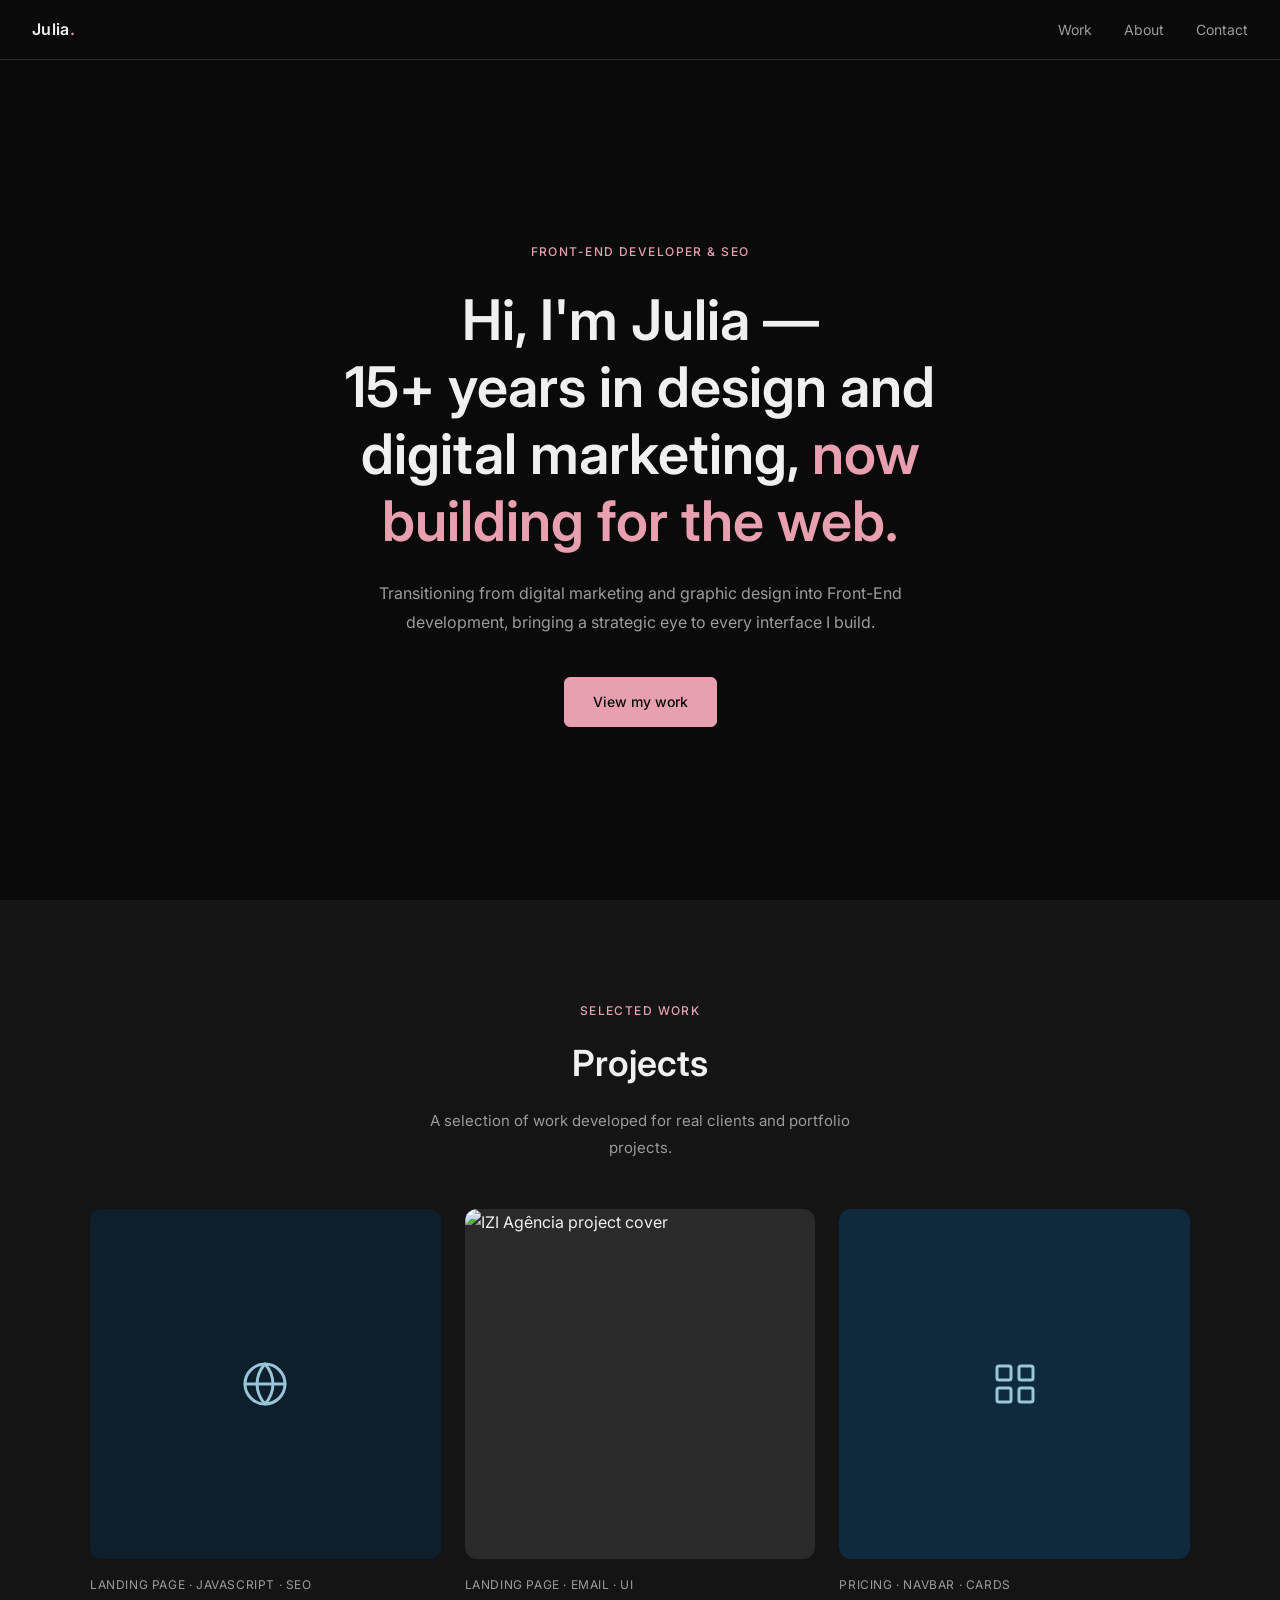
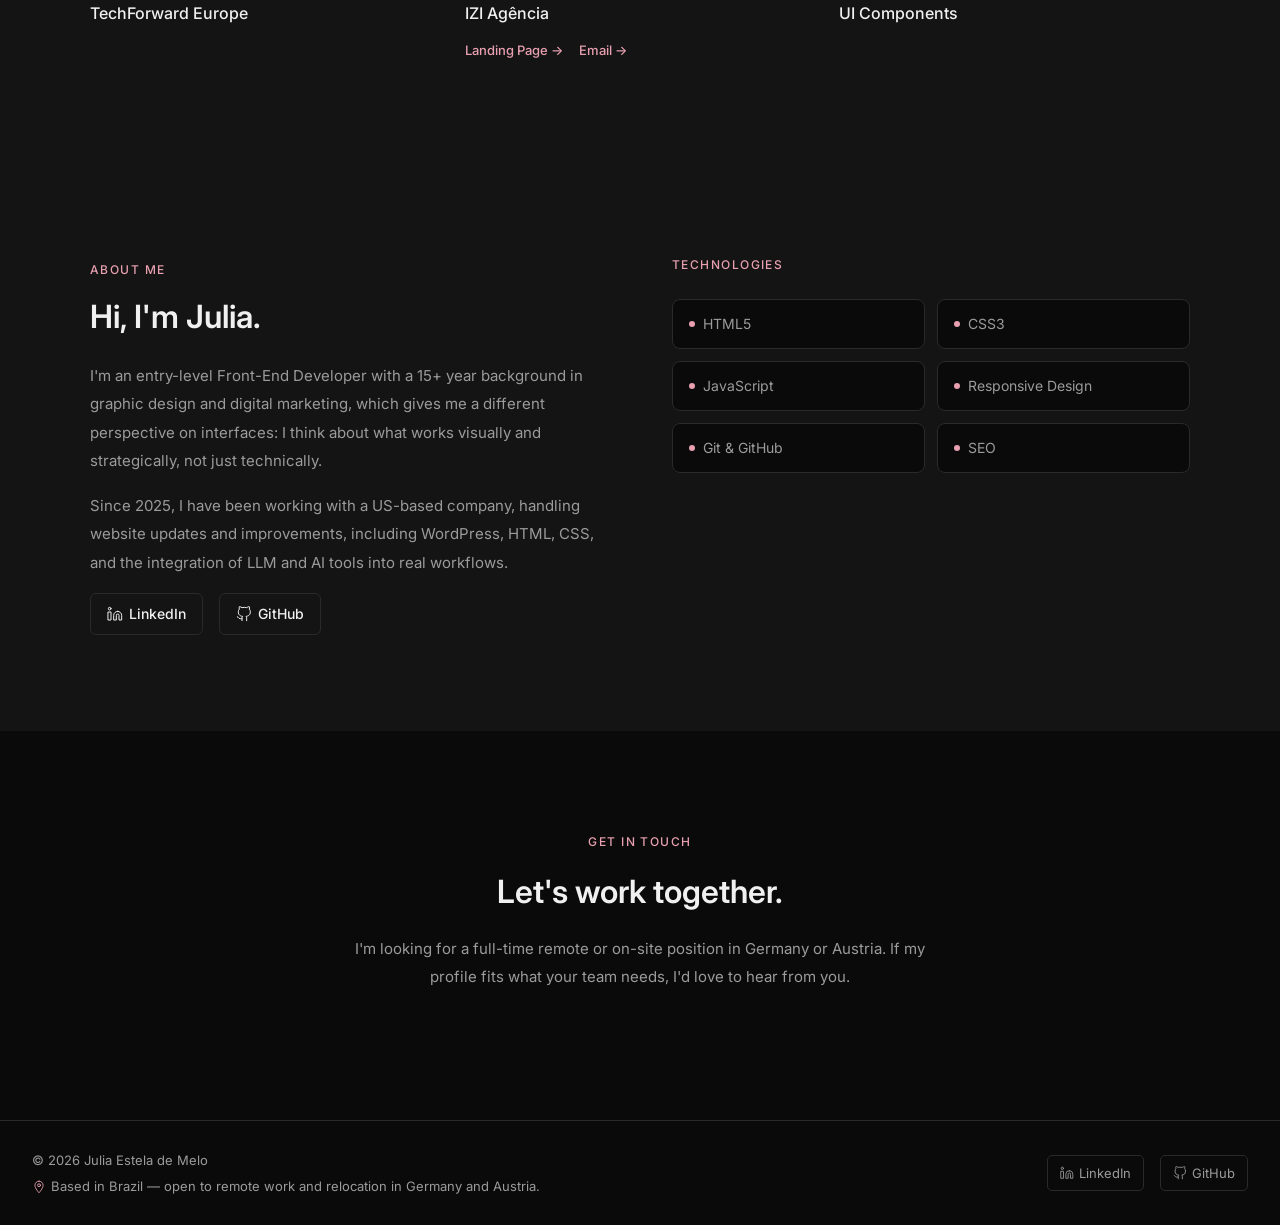
==== index.html @ cf6a630d "feat: add initial portfolio index.html" ====
<!DOCTYPE html>
<html lang="en">
<head>
  <meta charset="UTF-8">
  <meta name="viewport" content="width=device-width, initial-scale=1.0">

  <!-- Search engine indexing: private portfolio, do not index -->
  <meta name="robots" content="noindex, nofollow">

  <!-- SEO: page description -->
<meta name="description" content="Front-End Developer with 15+ years of experience in graphic design and digital marketing. Currently working with a US-based company on web updates, WordPress, HTML, CSS and AI. Open to opportunities in Germany and Austria.">
<title>Julia Estela de Melo — Front-End & SEO · Code Meets Strategy</title>

  <!-- Open Graph: controls how the link appears on LinkedIn, WhatsApp, etc. -->
  <meta property="og:title" content="Julia Estela de Melo — Front-End & SEO · Code Meets Strategy">
  <meta property="og:description" content="Front-End Developer with 15+ years of experience in graphic design and digital marketing. Currently working with a US-based company on web updates, WordPress, HTML, CSS and AI. Open to opportunities in Germany and Austria.">
  <meta property="og:type" content="website">

  <!-- Fonts -->
  <link rel="preconnect" href="https://fonts.googleapis.com">
  <link rel="preconnect" href="https://fonts.gstatic.com" crossorigin>
  <link href="https://fonts.googleapis.com/css2?family=Inter:wght@400;500;600&display=swap" rel="stylesheet">
  <style>

    /* ==============================
       RESET & BASE
    ============================== */
    *, *::before, *::after {
      box-sizing: border-box;
      margin: 0;
      padding: 0;
    }

    :root {
      --color-bg:         #0a0a0a;
      --color-bg-alt:     #141414;
      --color-text:       #f0f0f0;
      --color-muted:      #9b9b9b;
      --color-accent:     #e8a0b0;
      --color-border:     #2a2a2a;
      --font-main:        'Inter', system-ui, sans-serif;
    }

    html {
      scroll-behavior: smooth;
    }

    body {
      font-family: var(--font-main);
      background-color: var(--color-bg);
      color: var(--color-text);
      line-height: 1.7;
    }

    /* ==============================
       NAVBAR
    ============================== */
    .navbar {
      position: fixed;
      top: 0;
      left: 0;
      width: 100%;
      z-index: 100;
      background-color: var(--color-bg);
      border-bottom: 1px solid var(--color-border);
      padding: 1rem 2rem;
      display: flex;
      justify-content: space-between;
      align-items: center;
    }

    .navbar__logo {
      font-size: 1rem;
      font-weight: 600;
      color: var(--color-text);
      text-decoration: none;
      letter-spacing: 0.02em;
    }

    .navbar__logo span {
      color: var(--color-accent);
    }

    .navbar__links {
      list-style: none;
      display: flex;
      gap: 2rem;
    }

    .navbar__links a {
      font-size: 0.875rem;
      color: var(--color-muted);
      text-decoration: none;
      transition: color 0.2s;
    }

    .navbar__links a:hover {
      color: var(--color-accent);
    }

    /* Menu mobile */
    .navbar__toggle {
      display: none;
      flex-direction: column;
      gap: 5px;
      cursor: pointer;
      background: none;
      border: none;
      padding: 4px;
    }

    .navbar__toggle span {
      display: block;
      width: 24px;
      height: 1.5px;
      background-color: var(--color-text);
      transition: background-color 0.2s;
    }

    .navbar__toggle:hover span {
      background-color: var(--color-accent);
    }

    /* ==============================
       HERO
    ============================== */
    .hero {
      min-height: 100vh;
      display: flex;
      align-items: center;
      justify-content: center;
      padding: 8rem 2rem 4rem;
      text-align: center;
    }

    .hero__content {
      max-width: 720px;
    }

    .hero__label {
      display: inline-block;
      font-size: 0.75rem;
      font-weight: 500;
      letter-spacing: 0.12em;
      text-transform: uppercase;
      color: var(--color-accent);
      margin-bottom: 1.5rem;
    }

    .hero__title {
      font-size: clamp(2rem, 5vw, 3.5rem);
      font-weight: 600;
      line-height: 1.2;
      color: var(--color-text);
      margin-bottom: 1.5rem;
    }

    .hero__title em {
      font-style: normal;
      color: var(--color-accent);
    }

    .hero__subtitle {
      font-size: 1rem;
      color: var(--color-muted);
      max-width: 540px;
      margin: 0 auto 2.5rem;
      line-height: 1.8;
    }

    .hero__actions {
      display: flex;
      gap: 1rem;
      justify-content: center;
      flex-wrap: wrap;
    }

    .btn {
      display: inline-block;
      padding: 0.75rem 1.75rem;
      border-radius: 6px;
      font-size: 0.875rem;
      font-weight: 500;
      text-decoration: none;
      cursor: pointer;
      transition: all 0.2s;
      border: 1px solid transparent;
    }

    .btn--primary {
      background-color: var(--color-accent);
      color: #0a0a0a;
      border-color: var(--color-accent);
    }

    .btn--primary:hover {
      background-color: transparent;
      color: var(--color-accent);
    }

    .btn--outline {
      background-color: transparent;
      color: var(--color-text);
      border-color: var(--color-border);
    }

    .btn--outline:hover {
      border-color: var(--color-accent);
      color: var(--color-accent);
    }

    /* ==============================
       RESPONSIVIDADE
    ============================== */
    @media (max-width: 768px) {
      .navbar__links {
        display: none;
        flex-direction: column;
        gap: 1rem;
        position: absolute;
        top: 100%;
        left: 0;
        width: 100%;
        background-color: var(--color-bg);
        border-bottom: 1px solid var(--color-border);
        padding: 1.5rem 2rem;
      }

      .navbar__links.is-open {
        display: flex;
      }

      .navbar__toggle {
        display: flex;
      }

      .hero {
        padding: 7rem 1.5rem 3rem;
      }

    }



          /* ==============================
   WORK
============================== */
.work {
  padding: 6rem 2rem;
  background-color: var(--color-bg-alt);
}

.work__container {
  max-width: 1100px;
  margin: 0 auto;
}

.work__header {
  text-align: center;
  margin-bottom: 3rem;
}

.section-label {
  display: inline-block;
  font-size: 0.75rem;
  font-weight: 500;
  letter-spacing: 0.12em;
  text-transform: uppercase;
  color: var(--color-accent);
  margin-bottom: 0.75rem;
}

.section-title {
  font-size: clamp(1.5rem, 3vw, 2.25rem);
  font-weight: 600;
  color: var(--color-text);
  margin-bottom: 0.75rem;
}

.section-desc {
  font-size: 0.9375rem;
  color: var(--color-muted);
  max-width: 480px;
  margin: 0 auto;
  line-height: 1.8;
}

.work__grid {
  display: grid;
  grid-template-columns: repeat(auto-fit, minmax(280px, 1fr));
  gap: 1.5rem;
}

.work__card {
  text-decoration: none;
  display: flex;
  flex-direction: column;
  gap: 1rem;
  cursor: pointer;
}

.work__card-image {
  position: relative;
  aspect-ratio: 1 / 1;
  background-color: var(--color-border);
  border-radius: 12px;
  overflow: hidden;
  display: flex;
  align-items: center;
  justify-content: center;
}

.work__card-placeholder {
  font-size: 2rem;
  font-weight: 600;
  color: var(--color-accent);
  letter-spacing: 0.1em;
}

.work__card-overlay {
  position: absolute;
  inset: 0;
  background-color: rgba(0, 0, 0, 0.75);
  display: flex;
  align-items: center;
  justify-content: center;
  opacity: 0;
  transition: opacity 0.25s ease;
  border-radius: 12px;
}

.work__card:hover .work__card-overlay {
  opacity: 1;
}

.work__card-cta {
  font-size: 0.875rem;
  font-weight: 500;
  color: var(--color-accent);
  letter-spacing: 0.05em;
}

.work__card-info {
  display: flex;
  flex-direction: column;
  gap: 0.25rem;
}

.work__card-tag {
  font-size: 0.75rem;
  color: var(--color-muted);
  letter-spacing: 0.05em;
  text-transform: uppercase;
}

.work__card-title {
  font-size: 1rem;
  font-weight: 500;
  color: var(--color-text);
}

.work__card--empty {
  cursor: default;
}

.work__card-image--empty {
  border: 1px dashed var(--color-border);
  background-color: transparent;
  font-size: 0.875rem;
  color: var(--color-muted);
  text-align: center;
  line-height: 1.6;
}

  .work__card-img {
  width: 100%;
  height: 100%;
  object-fit: cover;
  
}

.work__card-image--ui {
  background-color: #0f2a3d;
}

.work__card-ui-icon {
  display: flex;
  align-items: center;
  justify-content: center;
  opacity: 0.9;
}

/* ==============================
   ABOUT
============================== */
.about {
  padding: 6rem 2rem;
  background-color: var(--color-bg-alt);
}

.about__container {
  max-width: 1100px;
  margin: 0 auto;
  display: grid;
  grid-template-columns: 1fr 1fr;
  gap: 4rem;
  align-items: start;
}

.about__label {
  display: inline-block;
  font-size: 0.75rem;
  font-weight: 500;
  letter-spacing: 0.12em;
  text-transform: uppercase;
  color: var(--color-accent);
  margin-bottom: 1rem;
}

.about__title {
  font-size: clamp(1.5rem, 3vw, 2rem);
  font-weight: 600;
  color: var(--color-text);
  margin-bottom: 1.5rem;
  line-height: 1.3;
}

.about__text {
  font-size: 0.9375rem;
  color: var(--color-muted);
  line-height: 1.9;
  margin-bottom: 1rem;
}

.about__location {
  font-size: 0.875rem;
  color: var(--color-muted);
  margin-bottom: 2rem;
  display: flex;
  align-items: center;
  gap: 6px;
}

.about__location svg {
  stroke: var(--color-accent);
  min-width: 16px;
}

.about__links {
  display: flex;
  gap: 1rem;
  flex-wrap: wrap;
}

.about__link {
  display: inline-flex;
  align-items: center;
  gap: 6px;
  font-size: 0.875rem;
  font-weight: 500;
  color: var(--color-text);
  text-decoration: none;
  border: 1px solid var(--color-border);
  padding: 0.5rem 1rem;
  border-radius: 6px;
  transition: all 0.2s;
}

.about__link:hover {
  border-color: rgba(232, 160, 176, 0.2);
  color: var(--color-accent);
  background-color: rgba(232, 160, 176, 0.08);
}

.about__link svg {
  stroke: currentColor;
  width: 16px;
  height: 16px;
}

.about__skills-title {
  font-size: 0.75rem;
  font-weight: 500;
  letter-spacing: 0.12em;
  text-transform: uppercase;
  color: var(--color-accent);
  margin-bottom: 1.5rem;
}

.skills__grid {
  display: grid;
  grid-template-columns: 1fr 1fr;
  gap: 0.75rem;
}

.skill-item {
  background-color: var(--color-bg);
  border: 1px solid var(--color-border);
  border-radius: 8px;
  padding: 0.75rem 1rem;
  font-size: 0.875rem;
  color: var(--color-muted);
  display: flex;
  align-items: center;
  gap: 8px;
  transition: border-color 0.2s;
}

.skill-item:hover {
  border-color: rgba(232, 160, 176, 0.2);
  color: var(--color-text);
  background-color: rgba(232, 160, 176, 0.08);
}

.skill-dot {
  width: 6px;
  height: 6px;
  min-width: 6px;
  border-radius: 50%;
  background-color: var(--color-accent);
}

/* ==============================
   CONTACT
============================== */
.contact {
  padding: 6rem 2rem;
  background-color: var(--color-bg);
  text-align: center;
}

.contact__container {
  max-width: 600px;
  margin: 0 auto;
}

.contact__title {
  font-size: clamp(1.5rem, 3vw, 2rem);
  font-weight: 600;
  color: var(--color-text);
  margin-bottom: 1rem;
}

.contact__desc {
  font-size: 0.9375rem;
  color: var(--color-muted);
  line-height: 1.9;
  margin-bottom: 2rem;
}

.contact__email {
  display: inline-flex;
  align-items: center;
  gap: 8px;
  font-size: 1rem;
  font-weight: 500;
  color: var(--color-accent);
  text-decoration: none;
  border-bottom: 1px solid transparent;
  transition: border-color 0.2s;
  padding-bottom: 2px;
}

.contact__email:hover {
  border-color: var(--color-accent);
}

.contact__email svg {
  stroke: var(--color-accent);
  width: 18px;
  height: 18px;
}

/* ==============================
   FOOTER
============================== */
.footer {
  padding: 1.75rem 2rem;
  border-top: 1px solid var(--color-border);
  display: flex;
  justify-content: space-between;
  align-items: center;
  gap: 2rem;
}

.footer__left {
  display: flex;
  flex-direction: column;
  gap: 0.25rem;
}

.footer__copy {
  font-size: 0.8125rem;
  color: var(--color-muted);
}

.footer__links {
  display: flex;
  gap: 1rem;
  flex-shrink: 0;
}

.footer__link {
  font-size: 0.8125rem;
  color: var(--color-muted);
  text-decoration: none;
  display: inline-flex;
  align-items: center;
  gap: 5px;
  border: 1px solid var(--color-border);
  padding: 0.35rem 0.75rem;
  border-radius: 5px;
  transition: color 0.2s, border-color 0.2s;
}

.footer__link:hover {
  color: var(--color-accent);
  border-color: rgba(232, 160, 176, 0.3);
}


.footer__location {
  font-size: 0.8125rem;
  color: var(--color-muted);
  display: flex;
  align-items: center;
  gap: 5px;
  flex-wrap: nowrap;
}

.footer__location svg {
  flex-shrink: 0;
  display: block;
  margin-top: 1px;
}

.work__card-links {
  display: flex;
  gap: 1rem;
  margin-top: 0.5rem;
  flex-wrap: wrap;
}

.work__card-link {
  font-size: 0.8125rem;
  font-weight: 500;
  color: var(--color-accent);
  text-decoration: none;
  border-bottom: 1px solid transparent;
  transition: border-color 0.2s;
  padding-bottom: 1px;
}

.work__card-link:hover {
  border-color: var(--color-accent);
}


/* Work — responsividade */
@media (max-width: 768px) {
  .work {
    padding: 4rem 1.5rem;
  }

  .work__grid {
    grid-template-columns: 1fr;
  }

  .about {
  padding: 4rem 1.5rem;
}

.about__container {
  grid-template-columns: 1fr;
  gap: 2.5rem;
}

.contact {
  padding: 4rem 1.5rem;
}

  .footer {
    flex-direction: column;
    text-align: center;
    gap: 1rem;
  }

   .footer__left {
    align-items: center;
  }

 .footer__copy,
.footer__location {
  grid-column: 1;
  grid-row: auto;
  justify-content: center;
  align-items: center;
  display: flex;
}

 .footer__location {
    justify-content: center;
  }

  .footer__links {
    grid-column: 1;
    grid-row: auto;
    justify-content: center;
  }


}

  </style>


</head>
<body>

  <!-- NAVBAR -->
  <header>
    <nav class="navbar" aria-label="Main navigation">
    <a href="#hero" class="navbar__logo">Julia<span>.</span></a>
      <ul class="navbar__links" id="navLinks">
        <li><a href="#work">Work</a></li>
        <li><a href="#about">About</a></li>
        <li><a href="#contact">Contact</a></li>
      </ul>
      <button class="navbar__toggle" id="navToggle" aria-label="Toggle menu">
        <span></span>
        <span></span>
        <span></span>
      </button>
    </nav>
  </header>

  <!-- HERO -->
  <main>
    <section class="hero" id="hero">
      <div class="hero__content">
        <span class="hero__label">Front-End Developer & SEO</span>
        <h1 class="hero__title">
        Hi, I'm Julia —<br>
        15+ years in design and digital marketing, <em>now building for the web.</em>
        </h1>
        <p class="hero__subtitle">
          Transitioning from digital marketing and graphic design into Front-End development, bringing a strategic eye to every interface I build.
        </p>
        <div class="hero__actions">
          <a href="#work" class="btn btn--primary">View my work</a>
        </div>
      </div>
    </section>
  


  <!-- WORK -->
<section class="work" id="work">
  <div class="work__container">

    <div class="work__header">
      <span class="section-label">Selected Work</span>
      <h2 class="section-title">Projects</h2>
      <p class="section-desc">
      A selection of work developed for real clients and portfolio projects.
      </p>
    </div>


    <div class="work__grid">

  <!-- Card: TechForward Europe -->
  <a href="https://juliaestelademelo.github.io/techforward-europe/" target="_blank" rel="noopener noreferrer" class="work__card" aria-label="View project: TechForward Europe — Landing Page, JavaScript and SEO">
    <div class="work__card-image work__card-image--ui" style="background-color: #0d1f2d;">
      <div class="work__card-ui-icon" aria-hidden="true">
        <svg xmlns="http://www.w3.org/2000/svg" width="48" height="48" viewBox="0 0 24 24" fill="none" stroke="#a8d8ea" stroke-width="1.5" stroke-linecap="round" stroke-linejoin="round">
          <circle cx="12" cy="12" r="10"/>
          <line x1="2" y1="12" x2="22" y2="12"/>
          <path d="M12 2a15.3 15.3 0 0 1 4 10 15.3 15.3 0 0 1-4 10 15.3 15.3 0 0 1-4-10 15.3 15.3 0 0 1 4-10z"/>
        </svg>
      </div>
      <div class="work__card-overlay" aria-hidden="true">
        <span class="work__card-cta">View project →</span>
      </div>
    </div>
    <div class="work__card-info">
      <span class="work__card-tag">Landing Page · JavaScript · SEO</span>
      <h3 class="work__card-title">TechForward Europe</h3>
    </div>
  </a>

<!-- Card: IZI Agência -->
<div class="work__card">
  <div class="work__card-image">
    <img
      src="assets/images/logo-izi.jpg"
      alt="IZI Agência project cover"
      class="work__card-img"
      loading="lazy"
    >
  </div>
  <div class="work__card-info">
    <span class="work__card-tag">Landing Page · Email · UI</span>
    <h3 class="work__card-title">IZI Agência</h3>
    <div class="work__card-links">
      <a href="https://juliaestelademelo.github.io/izi-landing-page/" target="_blank" rel="noopener noreferrer" class="work__card-link">Landing Page →</a>
      <a href="https://juliaestelademelo.github.io/izi-email-marketing/" target="_blank" rel="noopener noreferrer" class="work__card-link">Email →</a>
    </div>
  </div>
</div>

  <!-- Card: UI Components -->
  <a href="https://juliaestelademelo.github.io/pricing-section/" target="_blank" class="work__card" aria-label="View project: UI Components — Pricing, Navbar and Cards">
    <div class="work__card-image work__card-image--ui">
      <div class="work__card-ui-icon" aria-hidden="true">
        <svg xmlns="http://www.w3.org/2000/svg" width="48" height="48" viewBox="0 0 24 24" fill="none" stroke="#a8d8ea" stroke-width="1.5" stroke-linecap="round" stroke-linejoin="round">
          <rect x="3" y="3" width="7" height="7" rx="1"/>
          <rect x="14" y="3" width="7" height="7" rx="1"/>
          <rect x="3" y="14" width="7" height="7" rx="1"/>
          <rect x="14" y="14" width="7" height="7" rx="1"/>
        </svg>
      </div>
      <div class="work__card-overlay" aria-hidden="true">
        <span class="work__card-cta">View components →</span>
      </div>
    </div>
    <div class="work__card-info">
      <span class="work__card-tag">Pricing · Navbar · Cards</span>
      <h3 class="work__card-title">UI Components</h3>
    </div>
  </a>

</div>
  </div>
</section>


<!-- ABOUT -->
<section class="about" id="about">
  <div class="about__container">

    <div class="about__content">
      <span class="about__label">About me</span>
      <h2 class="about__title">Hi, I'm Julia.</h2>
      <p class="about__text">
      I'm an entry-level Front-End Developer with a 15+ year background in graphic design and digital marketing, which gives me a different perspective on interfaces: I think about what works visually and strategically, not just technically.
      </p>
      <p class="about__text">
      Since 2025, I have been working with a US-based company, handling website updates and improvements, including WordPress, HTML, CSS, and the integration of LLM and AI tools into real workflows.
      </p>
      
      <div class="about__links">
        <a href="https://www.linkedin.com/in/juliaestelamelo/" target="_blank" rel="noopener noreferrer" class="about__link">
          <svg xmlns="http://www.w3.org/2000/svg" width="16" height="16" viewBox="0 0 24 24" fill="none" stroke="currentColor" stroke-width="1.5" stroke-linecap="round" stroke-linejoin="round">
            <path d="M16 8a6 6 0 0 1 6 6v7h-4v-7a2 2 0 0 0-2-2 2 2 0 0 0-2 2v7h-4v-7a6 6 0 0 1 6-6z"/>
            <rect x="2" y="9" width="4" height="12"/>
            <circle cx="4" cy="4" r="2"/>
          </svg>
          LinkedIn
        </a>
        <a href="https://github.com/juliaestelademelo" target="_blank" rel="noopener noreferrer" class="about__link">
          <svg xmlns="http://www.w3.org/2000/svg" width="16" height="16" viewBox="0 0 24 24" fill="none" stroke="currentColor" stroke-width="1.5" stroke-linecap="round" stroke-linejoin="round">
            <path d="M9 19c-5 1.5-5-2.5-7-3m14 6v-3.87a3.37 3.37 0 0 0-.94-2.61c3.14-.35 6.44-1.54 6.44-7A5.44 5.44 0 0 0 20 4.77 5.07 5.07 0 0 0 19.91 1S18.73.65 16 2.48a13.38 13.38 0 0 0-7 0C6.27.65 5.09 1 5.09 1A5.07 5.07 0 0 0 5 4.77a5.44 5.44 0 0 0-1.5 3.78c0 5.42 3.3 6.61 6.44 7A3.37 3.37 0 0 0 9 18.13V22"/>
          </svg>
          GitHub
        </a>
      </div>
    </div>

    <div class="about__skills">
      <p class="about__skills-title">Technologies</p>
      <div class="skills__grid">
        <div class="skill-item"><span class="skill-dot"></span> HTML5</div>
        <div class="skill-item"><span class="skill-dot"></span> CSS3</div>
        <div class="skill-item"><span class="skill-dot"></span> JavaScript</div>
        <div class="skill-item"><span class="skill-dot"></span> Responsive Design</div>
        <div class="skill-item"><span class="skill-dot"></span> Git & GitHub</div>
        <div class="skill-item"><span class="skill-dot"></span> SEO</div>
      </div>
    </div>

  </div>
</section>

<!-- CONTACT -->
<section class="contact" id="contact">
  <div class="contact__container">
    <span class="section-label">Get in touch</span>
    <h2 class="contact__title">Let's work together.</h2>
<p class="contact__desc">
  I'm looking for a full-time remote or on-site position in Germany or Austria. If my profile fits what your team needs, I'd love to hear from you.
</p>
  </div>
</section>

  </main>

<!-- FOOTER -->
<footer class="footer">
  <div class="footer__left">
    <p class="footer__copy" id="footerCopy"></p>
    <p class="footer__location">
      <svg xmlns="http://www.w3.org/2000/svg" width="14" height="14" viewBox="0 0 24 24" fill="none" stroke="#e8a0b0" stroke-width="1.5" stroke-linecap="round" stroke-linejoin="round" aria-hidden="true">
        <path d="M12 2C8.13 2 5 5.13 5 9c0 5.25 7 13 7 13s7-7.75 7-13c0-3.87-3.13-7-7-7z"/>
        <circle cx="12" cy="9" r="2.5"/>
      </svg>
      Based in Brazil — open to remote work and relocation in Germany and Austria.
    </p>
  </div>

  <nav class="footer__links" aria-label="Social links">
    <a href="https://www.linkedin.com/in/juliaestelamelo/" target="_blank" rel="noopener noreferrer" class="footer__link">
      <svg xmlns="http://www.w3.org/2000/svg" width="14" height="14" viewBox="0 0 24 24" fill="none" stroke="currentColor" stroke-width="1.5" stroke-linecap="round" stroke-linejoin="round" aria-hidden="true">
        <path d="M16 8a6 6 0 0 1 6 6v7h-4v-7a2 2 0 0 0-2-2 2 2 0 0 0-2 2v7h-4v-7a6 6 0 0 1 6-6z"/>
        <rect x="2" y="9" width="4" height="12"/>
        <circle cx="4" cy="4" r="2"/>
      </svg>
      LinkedIn
    </a>
    <a href="https://github.com/juliaestelademelo" target="_blank" rel="noopener noreferrer" class="footer__link">
      <svg xmlns="http://www.w3.org/2000/svg" width="14" height="14" viewBox="0 0 24 24" fill="none" stroke="currentColor" stroke-width="1.5" stroke-linecap="round" stroke-linejoin="round" aria-hidden="true">
        <path d="M9 19c-5 1.5-5-2.5-7-3m14 6v-3.87a3.37 3.37 0 0 0-.94-2.61c3.14-.35 6.44-1.54 6.44-7A5.44 5.44 0 0 0 20 4.77 5.07 5.07 0 0 0 19.91 1S18.73.65 16 2.48a13.38 13.38 0 0 0-7 0C6.27.65 5.09 1 5.09 1A5.07 5.07 0 0 0 5 4.77a5.44 5.44 0 0 0-1.5 3.78c0 5.42 3.3 6.61 6.44 7A3.37 3.37 0 0 0 9 18.13V22"/>
      </svg>
      GitHub
    </a>
  </nav>
</footer>


  <!-- SCRIPT: menu mobile -->
  <script>
    const toggle = document.getElementById('navToggle');
    const links = document.getElementById('navLinks');

    toggle.addEventListener('click', () => {
      links.classList.toggle('is-open');
    });

    links.querySelectorAll('a').forEach(link => {
      link.addEventListener('click', () => {
        links.classList.remove('is-open');
      });
    });

    document.getElementById('footerCopy').textContent = 
  `\u00A9 ${new Date().getFullYear()} Julia Estela de Melo`;
  </script>

</body>
</html>
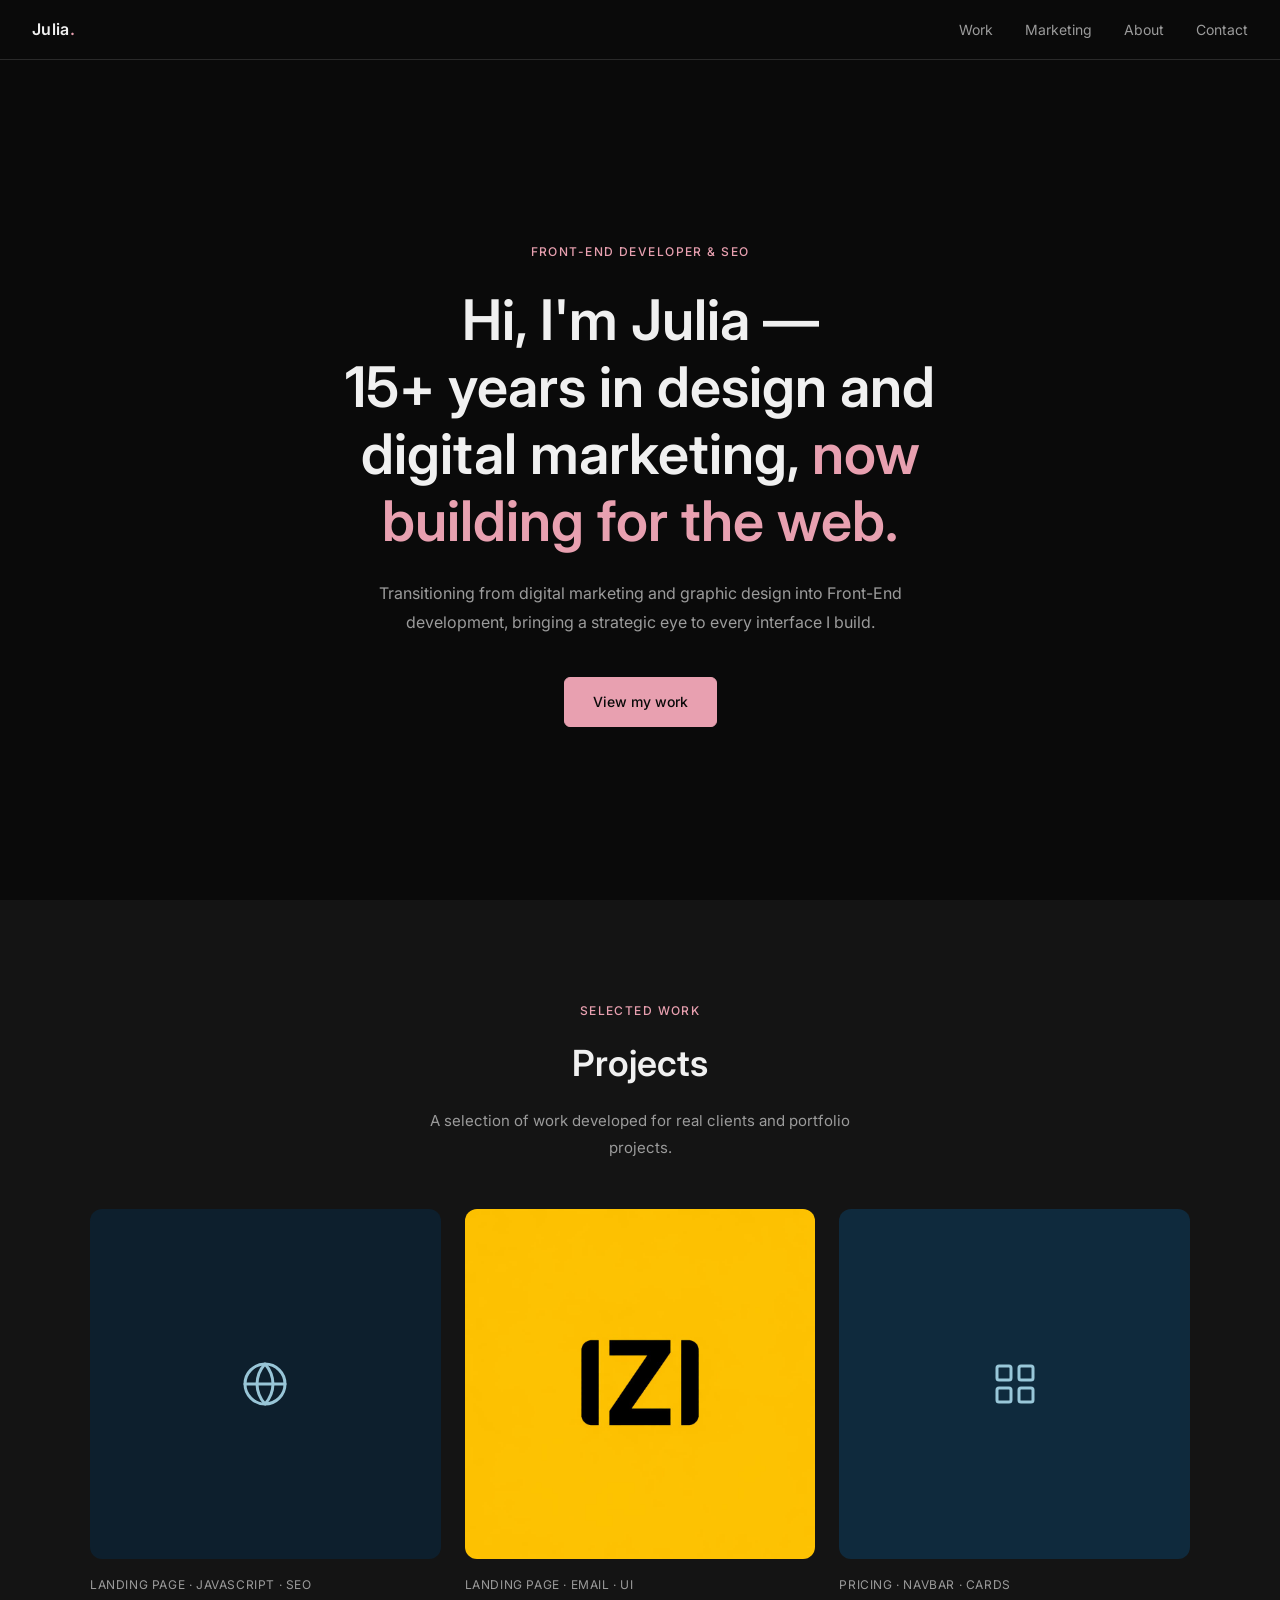
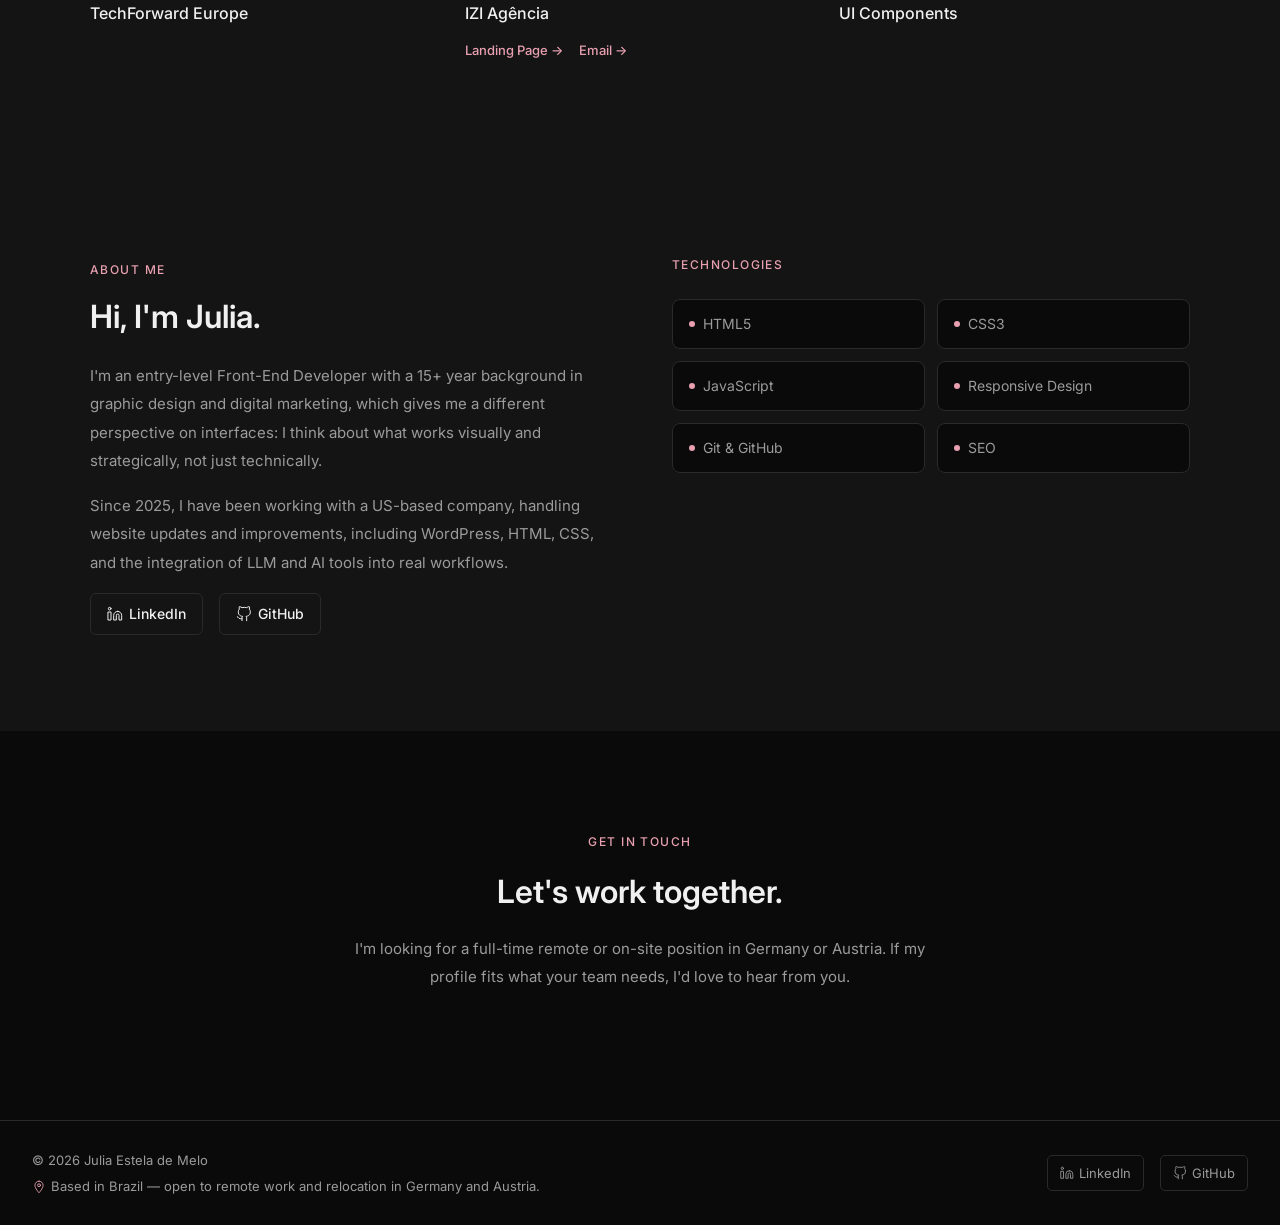
==== commit 3f05b2bf: "feat: add email marketing section with phone mockup and metrics" ====
--- a/index.html
+++ b/index.html
@@ -721,11 +721,12 @@
   <header>
     <nav class="navbar" aria-label="Main navigation">
     <a href="#hero" class="navbar__logo">Julia<span>.</span></a>
-      <ul class="navbar__links" id="navLinks">
-        <li><a href="#work">Work</a></li>
-        <li><a href="#about">About</a></li>
-        <li><a href="#contact">Contact</a></li>
-      </ul>
+     <ul class="navbar__links" id="navLinks">
+    <li><a href="#work">Work</a></li>
+    <li><a href="digital-marketing.html">Marketing</a></li>
+    <li><a href="#about">About</a></li>
+    <li><a href="#contact">Contact</a></li>
+    </ul>
       <button class="navbar__toggle" id="navToggle" aria-label="Toggle menu">
         <span></span>
         <span></span>
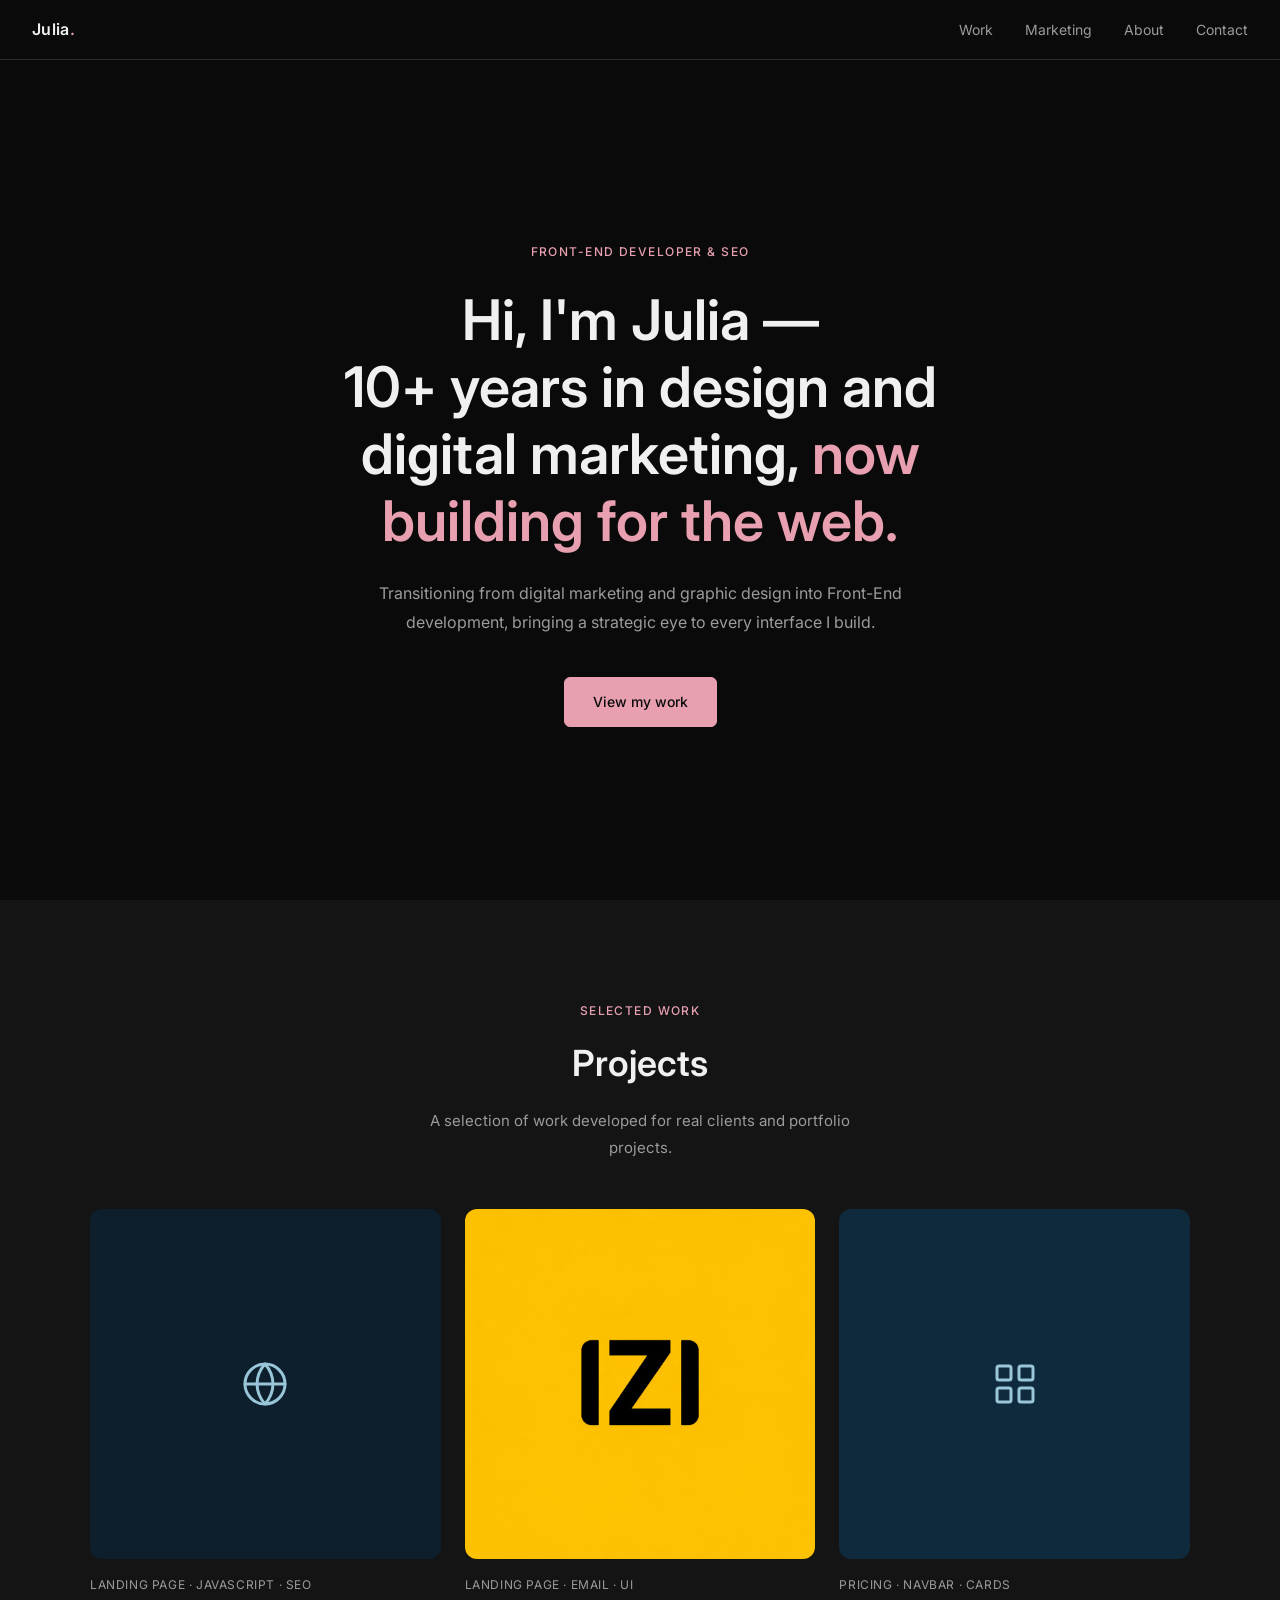
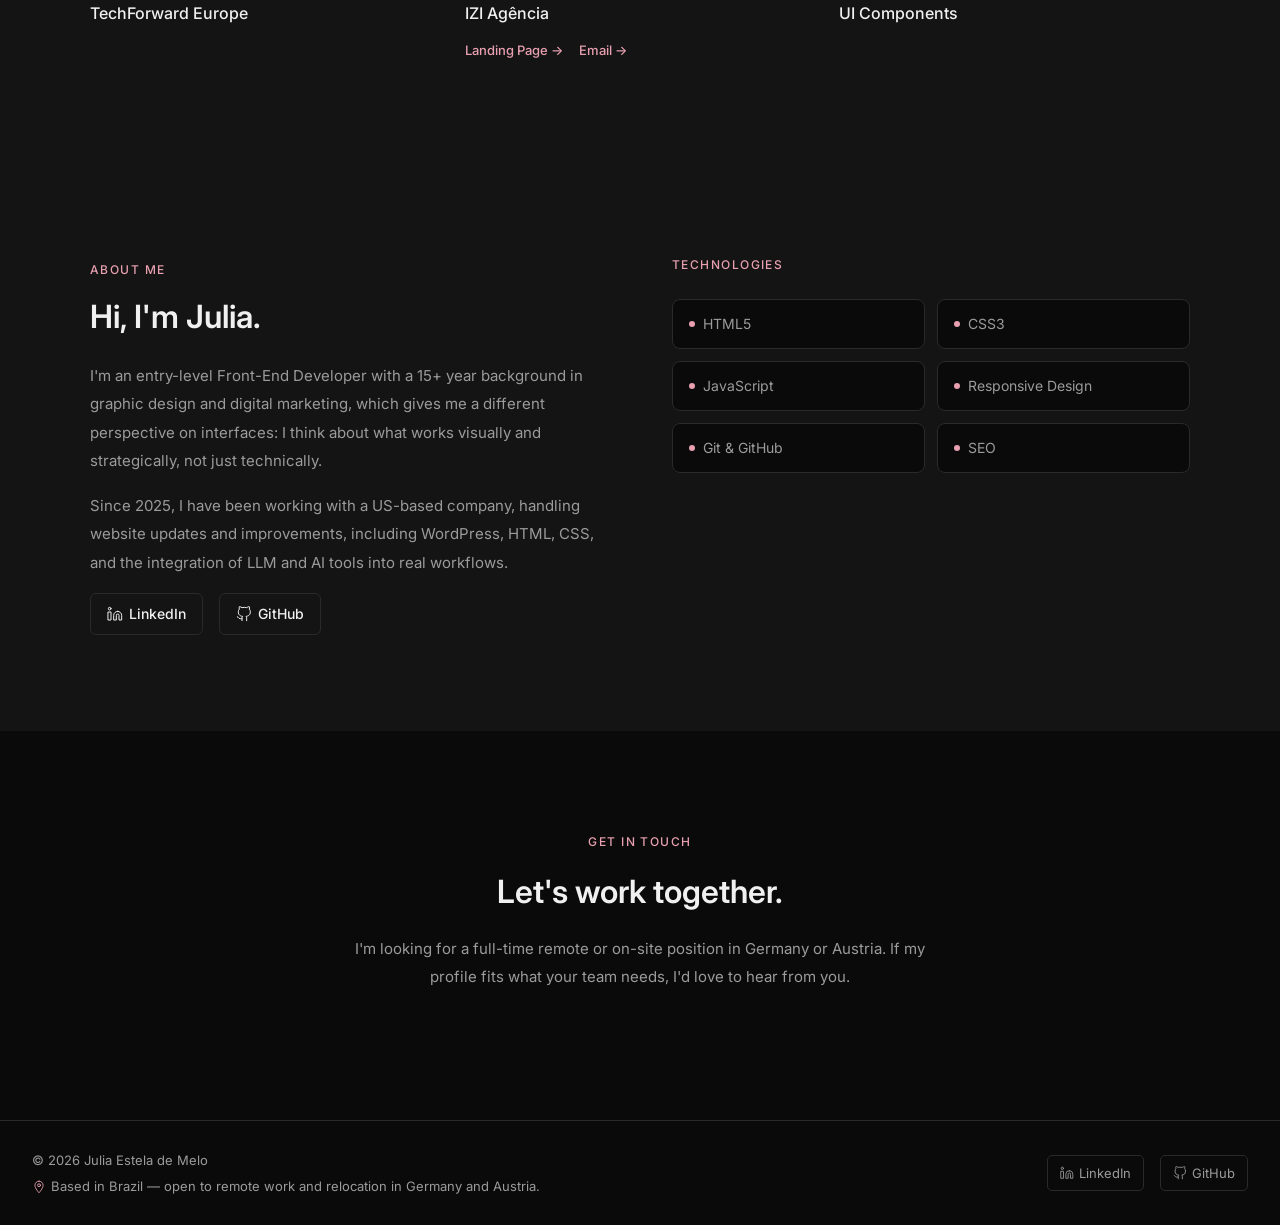
==== commit 6fa640e8: "feat: add digital marketing page with landing pages, seo, email and organic growth sections" ====
--- a/index.html
+++ b/index.html
@@ -727,7 +727,7 @@
     <li><a href="#about">About</a></li>
     <li><a href="#contact">Contact</a></li>
     </ul>
-      <button class="navbar__toggle" id="navToggle" aria-label="Toggle menu">
+<button class="navbar__toggle" id="navToggle" aria-label="Toggle menu" aria-expanded="false" aria-controls="navLinks">
         <span></span>
         <span></span>
         <span></span>
@@ -742,7 +742,7 @@
         <span class="hero__label">Front-End Developer & SEO</span>
         <h1 class="hero__title">
         Hi, I'm Julia —<br>
-        15+ years in design and digital marketing, <em>now building for the web.</em>
+        10+ years in design and digital marketing, <em>now building for the web.</em>
         </h1>
         <p class="hero__subtitle">
           Transitioning from digital marketing and graphic design into Front-End development, bringing a strategic eye to every interface I build.
@@ -851,16 +851,16 @@
       </p>
       
       <div class="about__links">
-        <a href="https://www.linkedin.com/in/juliaestelamelo/" target="_blank" rel="noopener noreferrer" class="about__link">
-          <svg xmlns="http://www.w3.org/2000/svg" width="16" height="16" viewBox="0 0 24 24" fill="none" stroke="currentColor" stroke-width="1.5" stroke-linecap="round" stroke-linejoin="round">
+<a href="https://www.linkedin.com/in/juliaestelamelo/" target="_blank" rel="noopener noreferrer" class="about__link">
+  <svg xmlns="http://www.w3.org/2000/svg" width="16" height="16" viewBox="0 0 24 24" fill="none" stroke="currentColor" stroke-width="1.5" stroke-linecap="round" stroke-linejoin="round" aria-hidden="true">
             <path d="M16 8a6 6 0 0 1 6 6v7h-4v-7a2 2 0 0 0-2-2 2 2 0 0 0-2 2v7h-4v-7a6 6 0 0 1 6-6z"/>
             <rect x="2" y="9" width="4" height="12"/>
             <circle cx="4" cy="4" r="2"/>
           </svg>
           LinkedIn
         </a>
-        <a href="https://github.com/juliaestelademelo" target="_blank" rel="noopener noreferrer" class="about__link">
-          <svg xmlns="http://www.w3.org/2000/svg" width="16" height="16" viewBox="0 0 24 24" fill="none" stroke="currentColor" stroke-width="1.5" stroke-linecap="round" stroke-linejoin="round">
+       <a href="https://github.com/juliaestelademelo" target="_blank" rel="noopener noreferrer" class="about__link">
+  <svg xmlns="http://www.w3.org/2000/svg" width="16" height="16" viewBox="0 0 24 24" fill="none" stroke="currentColor" stroke-width="1.5" stroke-linecap="round" stroke-linejoin="round" aria-hidden="true">
             <path d="M9 19c-5 1.5-5-2.5-7-3m14 6v-3.87a3.37 3.37 0 0 0-.94-2.61c3.14-.35 6.44-1.54 6.44-7A5.44 5.44 0 0 0 20 4.77 5.07 5.07 0 0 0 19.91 1S18.73.65 16 2.48a13.38 13.38 0 0 0-7 0C6.27.65 5.09 1 5.09 1A5.07 5.07 0 0 0 5 4.77a5.44 5.44 0 0 0-1.5 3.78c0 5.42 3.3 6.61 6.44 7A3.37 3.37 0 0 0 9 18.13V22"/>
           </svg>
           GitHub
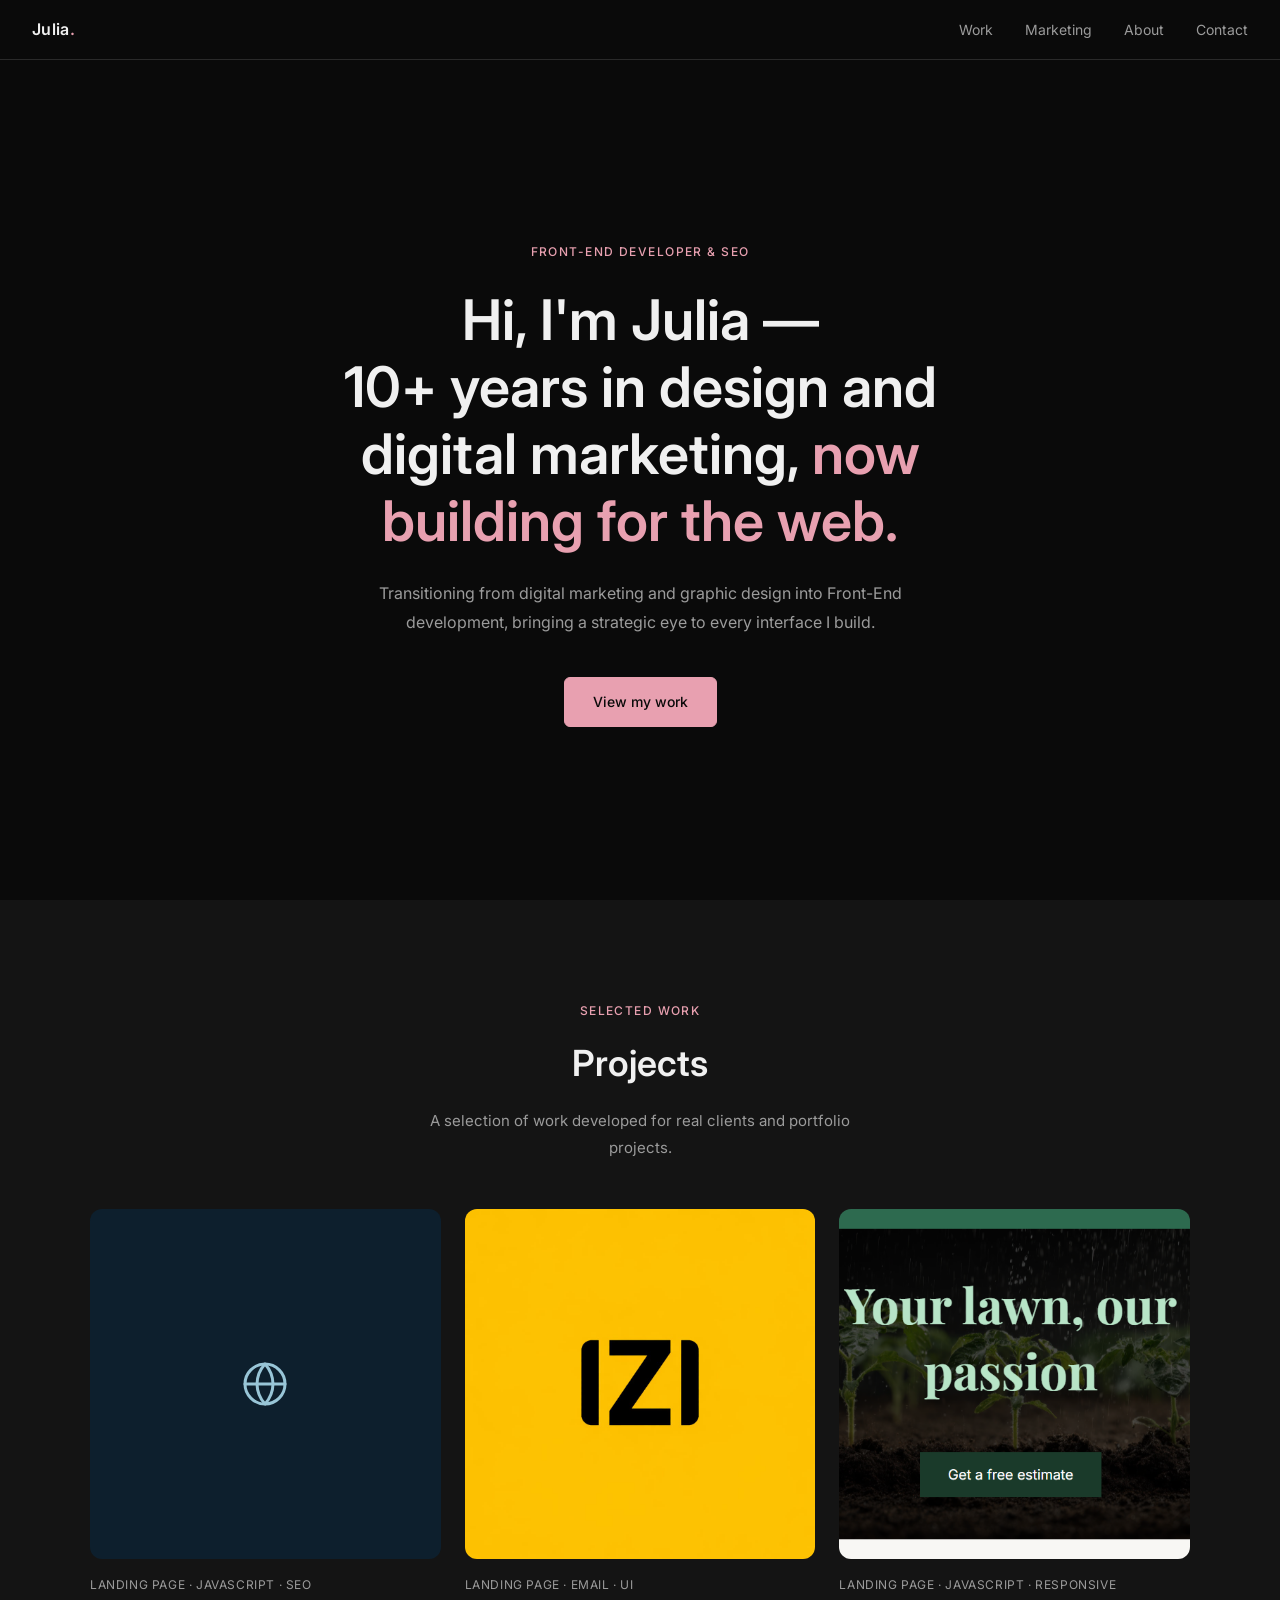
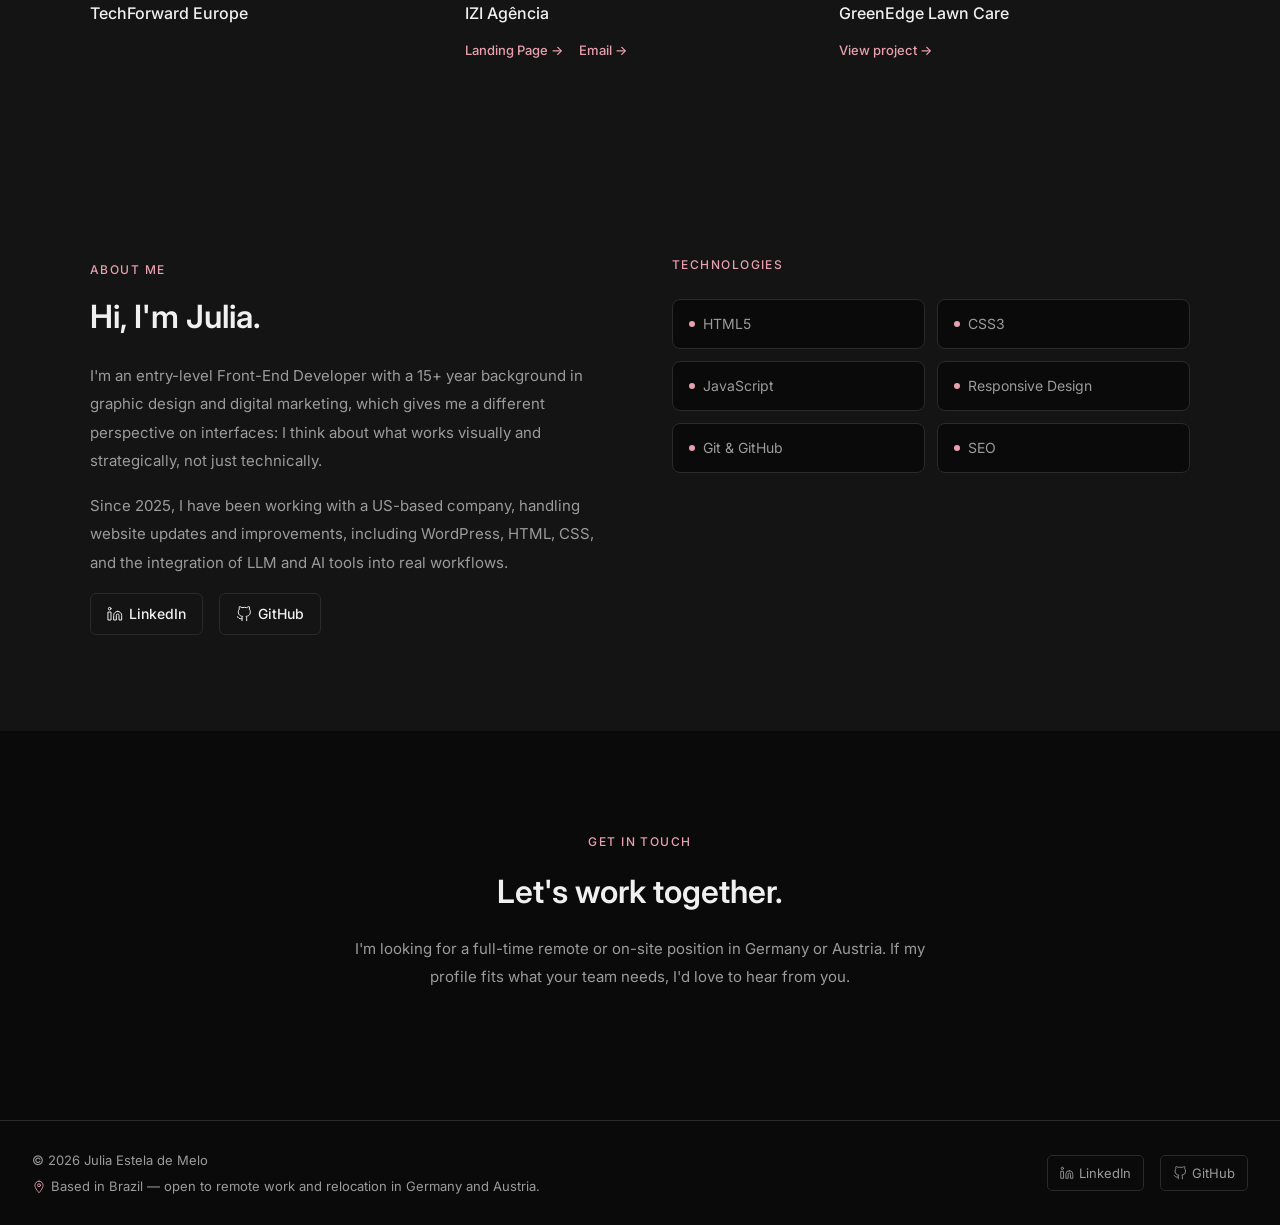
==== commit 8bb3622c: "feat: replace UI Components card with GreenEdge project" ====
--- a/index.html
+++ b/index.html
@@ -810,26 +810,24 @@
   </div>
 </div>
 
-  <!-- Card: UI Components -->
-  <a href="https://juliaestelademelo.github.io/pricing-section/" target="_blank" class="work__card" aria-label="View project: UI Components — Pricing, Navbar and Cards">
-    <div class="work__card-image work__card-image--ui">
-      <div class="work__card-ui-icon" aria-hidden="true">
-        <svg xmlns="http://www.w3.org/2000/svg" width="48" height="48" viewBox="0 0 24 24" fill="none" stroke="#a8d8ea" stroke-width="1.5" stroke-linecap="round" stroke-linejoin="round">
-          <rect x="3" y="3" width="7" height="7" rx="1"/>
-          <rect x="14" y="3" width="7" height="7" rx="1"/>
-          <rect x="3" y="14" width="7" height="7" rx="1"/>
-          <rect x="14" y="14" width="7" height="7" rx="1"/>
-        </svg>
-      </div>
-      <div class="work__card-overlay" aria-hidden="true">
-        <span class="work__card-cta">View components →</span>
-      </div>
+<!-- Card: GreenEdge Lawn Care -->
+<div class="work__card">
+  <div class="work__card-image">
+    <img
+      src="assets/images/greenedge-preview.png"
+      alt="GreenEdge Lawn Care landing page preview"
+      class="work__card-img"
+      loading="lazy"
+    >
+  </div>
+  <div class="work__card-info">
+    <span class="work__card-tag">Landing Page · JavaScript · Responsive</span>
+    <h3 class="work__card-title">GreenEdge Lawn Care</h3>
+    <div class="work__card-links">
+      <a href="https://juliaestelademelo.github.io/greenedge-lawn-care/" target="_blank" rel="noopener noreferrer" class="work__card-link">View project →</a>
     </div>
-    <div class="work__card-info">
-      <span class="work__card-tag">Pricing · Navbar · Cards</span>
-      <h3 class="work__card-title">UI Components</h3>
-    </div>
-  </a>
+  </div>
+</div>
 
 </div>
   </div>
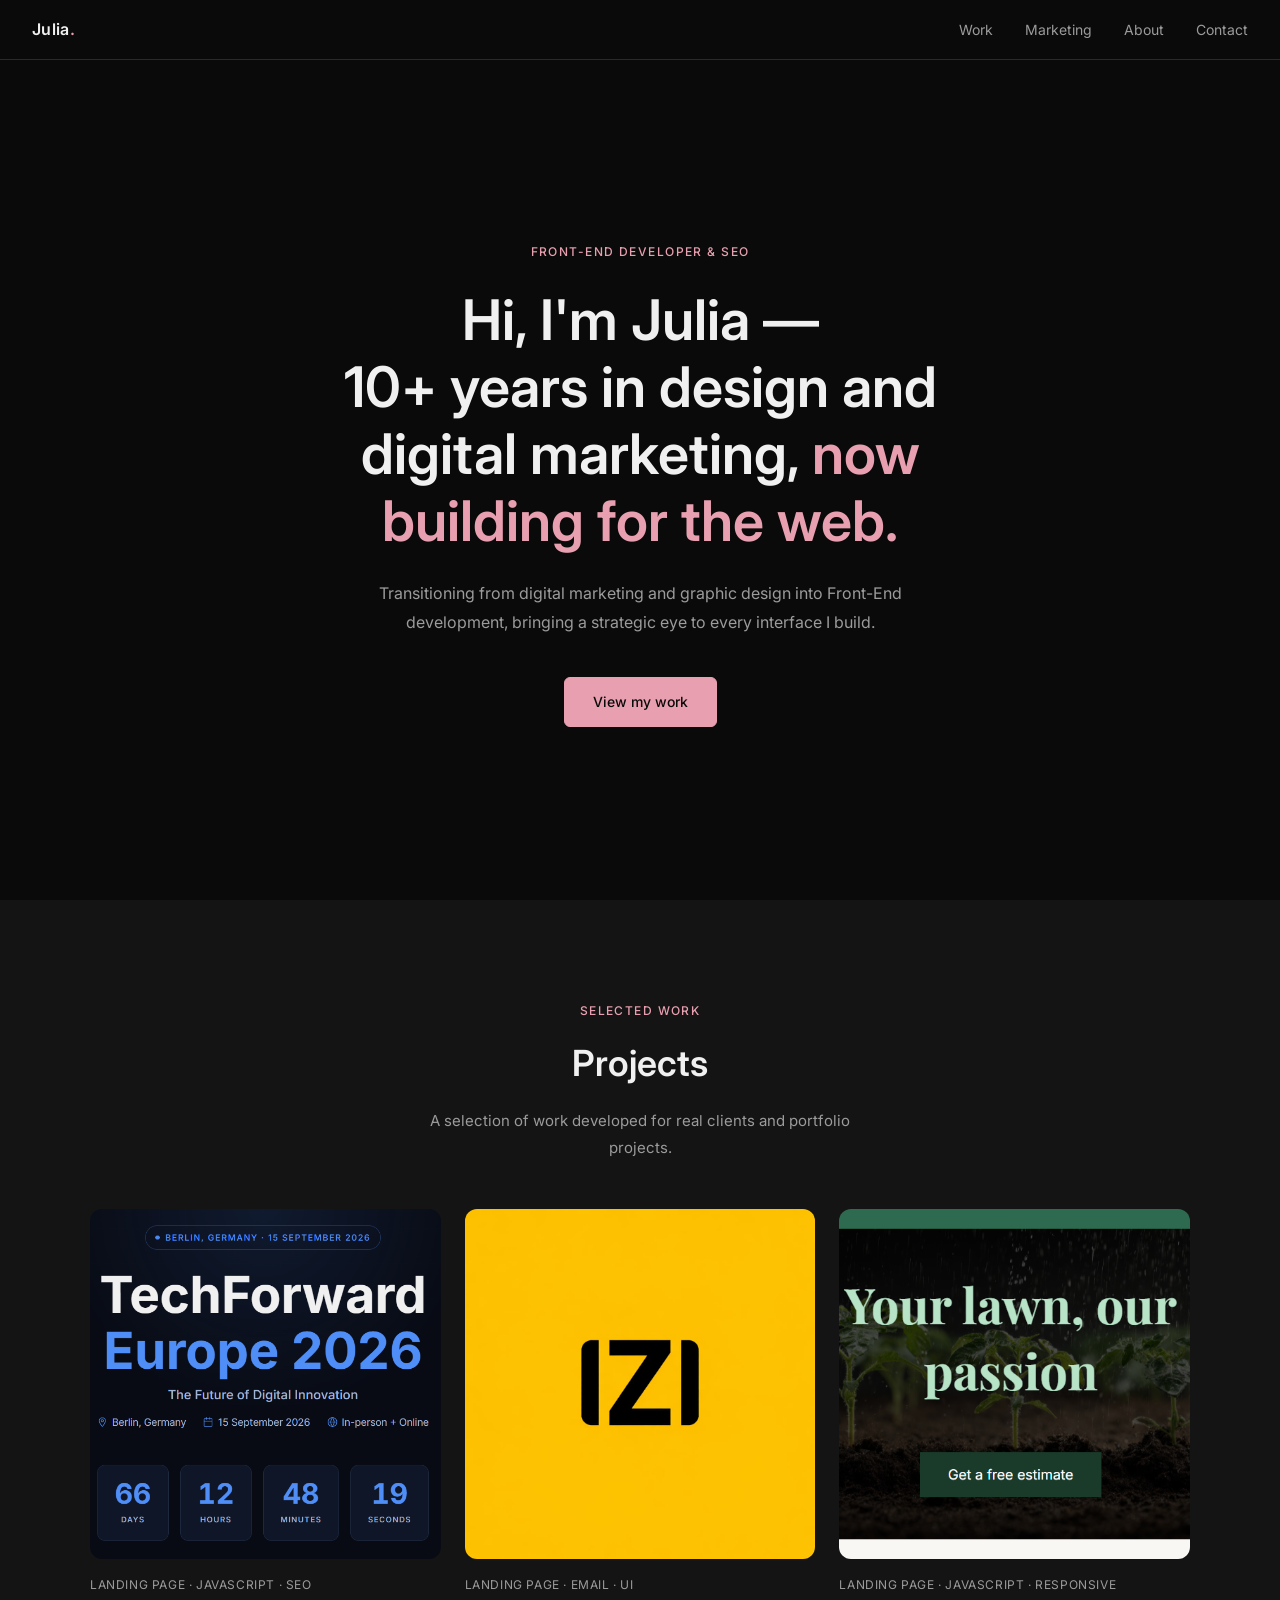
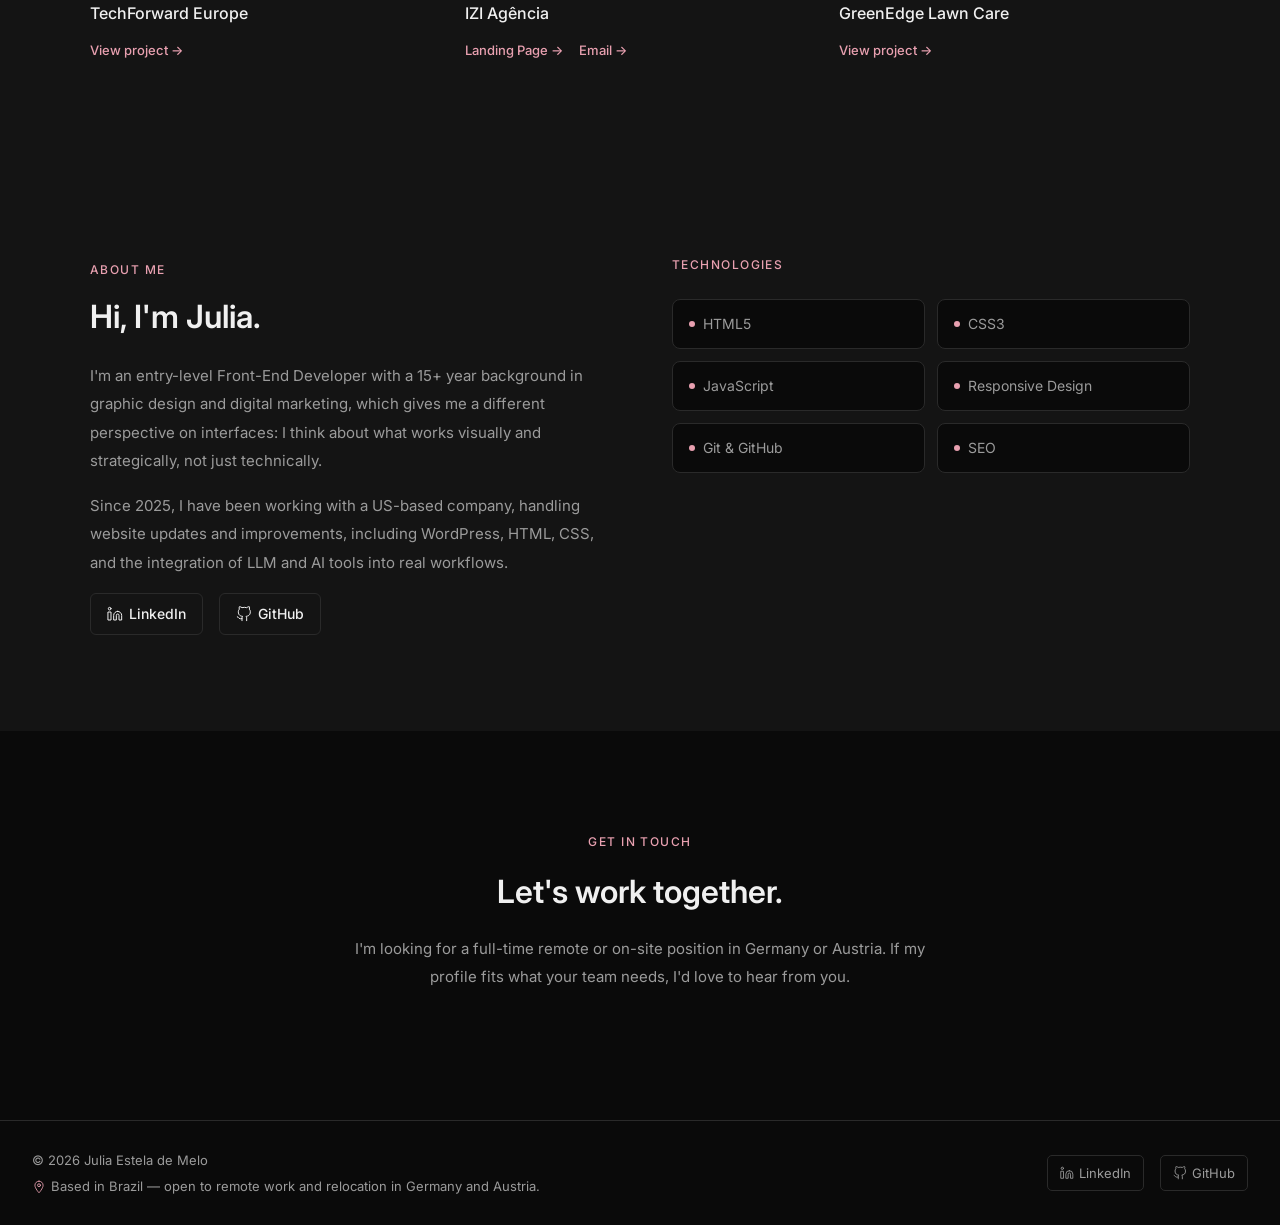
==== commit 501b074d: "feat: add preview image to TechForward Europe card" ====
--- a/index.html
+++ b/index.html
@@ -770,25 +770,24 @@
 
     <div class="work__grid">
 
-  <!-- Card: TechForward Europe -->
-  <a href="https://juliaestelademelo.github.io/techforward-europe/" target="_blank" rel="noopener noreferrer" class="work__card" aria-label="View project: TechForward Europe — Landing Page, JavaScript and SEO">
-    <div class="work__card-image work__card-image--ui" style="background-color: #0d1f2d;">
-      <div class="work__card-ui-icon" aria-hidden="true">
-        <svg xmlns="http://www.w3.org/2000/svg" width="48" height="48" viewBox="0 0 24 24" fill="none" stroke="#a8d8ea" stroke-width="1.5" stroke-linecap="round" stroke-linejoin="round">
-          <circle cx="12" cy="12" r="10"/>
-          <line x1="2" y1="12" x2="22" y2="12"/>
-          <path d="M12 2a15.3 15.3 0 0 1 4 10 15.3 15.3 0 0 1-4 10 15.3 15.3 0 0 1-4-10 15.3 15.3 0 0 1 4-10z"/>
-        </svg>
-      </div>
-      <div class="work__card-overlay" aria-hidden="true">
-        <span class="work__card-cta">View project →</span>
-      </div>
+<!-- Card: TechForward Europe -->
+<div class="work__card">
+  <div class="work__card-image">
+    <img
+      src="assets/images/techforward-preview.png"
+      alt="TechForward Europe landing page preview"
+      class="work__card-img"
+      loading="lazy"
+    >
+  </div>
+  <div class="work__card-info">
+    <span class="work__card-tag">Landing Page · JavaScript · SEO</span>
+    <h3 class="work__card-title">TechForward Europe</h3>
+    <div class="work__card-links">
+      <a href="https://juliaestelademelo.github.io/techforward-europe/" target="_blank" rel="noopener noreferrer" class="work__card-link">View project →</a>
     </div>
-    <div class="work__card-info">
-      <span class="work__card-tag">Landing Page · JavaScript · SEO</span>
-      <h3 class="work__card-title">TechForward Europe</h3>
-    </div>
-  </a>
+  </div>
+</div>
 
 <!-- Card: IZI Agência -->
 <div class="work__card">
